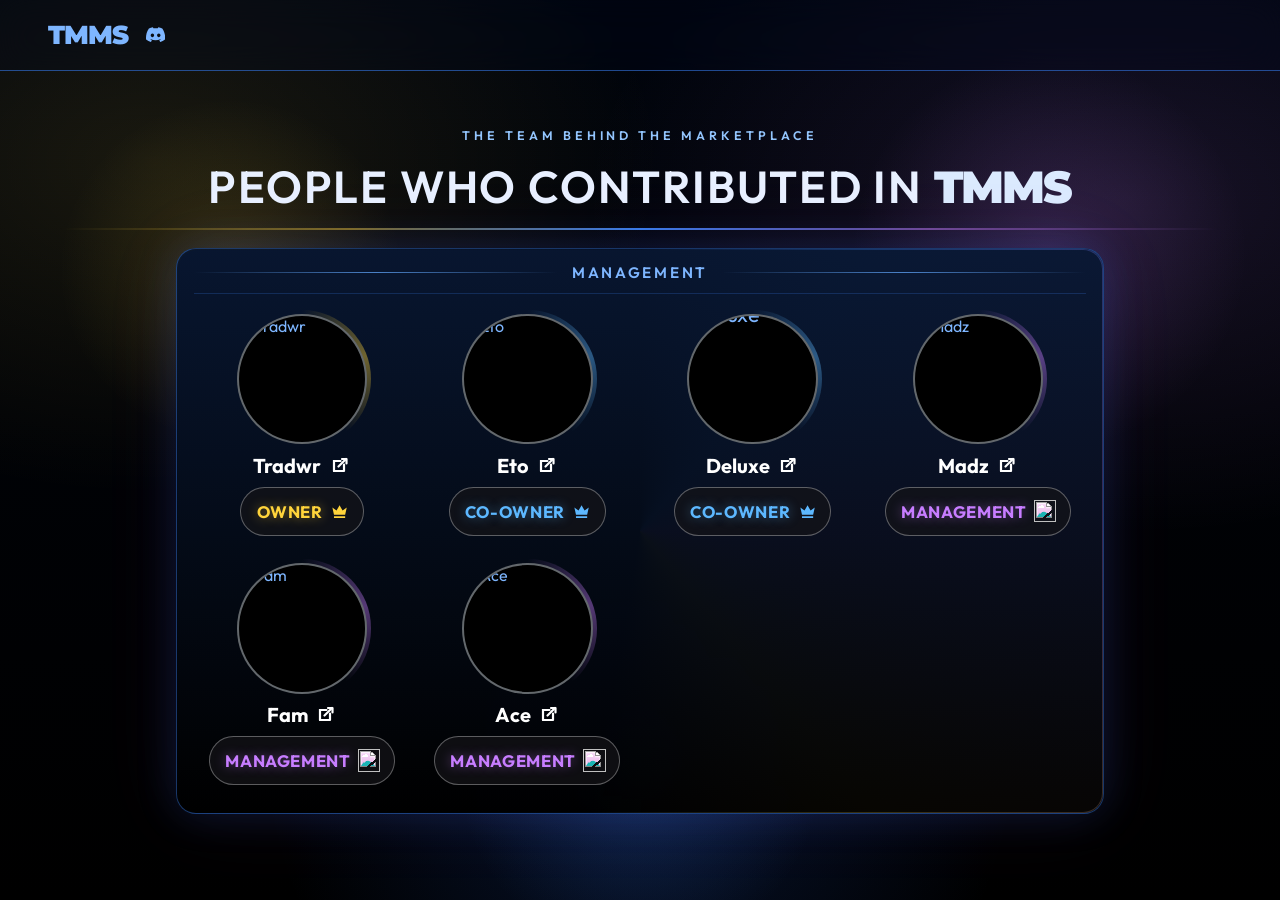
==== profile.html @ a05081f5 "Add files via upload" ====
<!DOCTYPE html>
<html lang="en">
  <head>
    <meta charset="UTF-8" />
    <meta name="viewport" content="width=device-width, initial-scale=1.0, viewport-fit=cover" />
    <title>Profile — TMMS</title>
    <link rel="preconnect" href="https://fonts.googleapis.com" />
    <link rel="preconnect" href="https://fonts.gstatic.com" crossorigin />
    <link
      href="https://fonts.googleapis.com/css2?family=Montserrat:wght@800;900&family=Outfit:wght@400;500;600;700&display=swap"
      rel="stylesheet"
    />
    <link rel="stylesheet" href="styles.css" />
  </head>
  <body class="credits-page">
    <header class="headbar">
      <div class="brand">
        <a class="logo" href="index.html">TMMS</a>
        <a
          class="discord"
          href="https://discord.gg/2B39Z8VbCm"
          target="_blank"
          rel="noopener noreferrer"
          aria-label="Join Discord"
        >
          <svg viewBox="0 0 24 24" aria-hidden="true">
            <path
              fill="currentColor"
              d="M20.317 4.37a19.8 19.8 0 0 0-4.885-1.515.07.07 0 0 0-.079.035c-.21.375-.444.864-.608 1.25a18.27 18.27 0 0 0-5.487 0 12.64 12.64 0 0 0-.617-1.25.077.077 0 0 0-.079-.035A19.74 19.74 0 0 0 3.677 4.37a.07.07 0 0 0-.032.027C.533 9.046-.32 13.58.099 18.057a.08.08 0 0 0 .031.057 19.9 19.9 0 0 0 5.993 3.03.078.078 0 0 0 .084-.028 14.09 14.09 0 0 0 1.226-1.994.076.076 0 0 0-.041-.106 13.1 13.1 0 0 1-1.872-.892.077.077 0 0 1-.008-.128 10.2 10.2 0 0 0 .372-.292.074.074 0 0 1 .077-.01c3.928 1.793 8.18 1.793 12.062 0a.074.074 0 0 1 .078.01c.12.098.246.198.373.292a.077.077 0 0 1-.006.127 12.3 12.3 0 0 1-1.873.892.077.077 0 0 0-.041.107c.36.698.772 1.362 1.225 1.993a.076.076 0 0 0 .084.028 19.84 19.84 0 0 0 6.002-3.03.077.077 0 0 0 .032-.054c.5-5.177-.838-9.674-3.549-13.66a.06.06 0 0 0-.031-.03zM8.02 15.33c-1.183 0-2.157-1.085-2.157-2.419 0-1.333.956-2.419 2.157-2.419 1.21 0 2.176 1.095 2.157 2.42 0 1.333-.956 2.418-2.157 2.418zm7.975 0c-1.183 0-2.157-1.085-2.157-2.419 0-1.333.955-2.419 2.157-2.419 1.21 0 2.176 1.095 2.157 2.42 0 1.333-.946 2.418-2.157 2.418z"
            />
          </svg>
        </a>
      </div>
    </header>

    <div class="credits-bg" aria-hidden="true"></div>
    <div class="credits-overlay" aria-hidden="true"></div>
    <div class="profile-orbs" aria-hidden="true"></div>

    <main class="profile-page">
      <article class="profile-card">
        <div class="profile-card-fx" aria-hidden="true"></div>
        <div id="profile-info"></div>
        <div class="profile-actions">
          <div class="profile-actions-row">
            <a class="profile-btn profile-btn--discord" id="discord-btn">
              <svg viewBox="0 0 24 24" aria-hidden="true">
                <path
                  fill="currentColor"
                  d="M20.317 4.37a19.8 19.8 0 0 0-4.885-1.515.07.07 0 0 0-.079.035c-.21.375-.444.864-.608 1.25a18.27 18.27 0 0 0-5.487 0 12.64 12.64 0 0 0-.617-1.25.077.077 0 0 0-.079-.035A19.74 19.74 0 0 0 3.677 4.37a.07.07 0 0 0-.032.027C.533 9.046-.32 13.58.099 18.057a.08.08 0 0 0 .031.057 19.9 19.9 0 0 0 5.993 3.03.078.078 0 0 0 .084-.028 14.09 14.09 0 0 0 1.226-1.994.076.076 0 0 0-.041-.106 13.1 13.1 0 0 1-1.872-.892.077.077 0 0 1-.008-.128 10.2 10.2 0 0 0 .372-.292.074.074 0 0 1 .077-.01c3.928 1.793 8.18 1.793 12.062 0a.074.074 0 0 1 .078.01c.12.098.246.198.373.292a.077.077 0 0 1-.006.127 12.3 12.3 0 0 1-1.873.892.077.077 0 0 0-.041.107c.36.698.772 1.362 1.225 1.993a.076.076 0 0 0 .084.028 19.84 19.84 0 0 0 6.002-3.03.077.077 0 0 0 .032-.054c.5-5.177-.838-9.674-3.549-13.66a.06.06 0 0 0-.031-.03zM8.02 15.33c-1.183 0-2.157-1.085-2.157-2.419 0-1.333.956-2.419 2.157-2.419 1.21 0 2.176 1.095 2.157 2.42 0 1.333-.956 2.418-2.157 2.418zm7.975 0c-1.183 0-2.157-1.085-2.157-2.419 0-1.333.955-2.419 2.157-2.419 1.21 0 2.176 1.095 2.157 2.42 0 1.333-.946 2.418-2.157 2.418z"
                />
              </svg>
              Discord
            </a>
            <a class="profile-btn profile-btn--roblox" id="roblox-btn">
              <svg viewBox="0 0 24 24" aria-hidden="true">
                <path
                  fill="currentColor"
                  fill-rule="evenodd"
                  transform="rotate(15 12 12)"
                  d="M4.6 4.6h14.8v14.8H4.6V4.6zm4.4 4.4h6v6h-6v-6z"
                />
              </svg>
              Roblox
            </a>
          </div>
          <a class="profile-btn profile-btn--return" href="credits.html">
            <svg viewBox="0 0 24 24" aria-hidden="true">
              <path
                fill="currentColor"
                d="M10 9V5l-7 7 7 7v-4.1c5 0 8.5 1.6 11 5.1-1-5-4-10-11-11z"
              />
            </svg>
            Return
          </a>
        </div>
      </article>
    </main>
    <script src="profile.js"></script>
  </body>
</html>
---- styles.css ----
*,
*::before,
*::after {
  box-sizing: border-box;
  margin: 0;
  padding: 0;
}

html {
  scroll-behavior: smooth;
  -webkit-text-size-adjust: 100%;
  overflow-x: hidden;
}

body {
  font-family: "Outfit", system-ui, sans-serif;
  color: #7eb6ff;
  background: #000000;
  overflow-x: hidden;
}

a {
  color: inherit;
  text-decoration: none;
}

.headbar {
  position: fixed;
  top: 0;
  left: 0;
  right: 0;
  z-index: 100;
  display: flex;
  align-items: center;
  padding: 0 3rem;
  background: rgba(0, 10, 30, 0.28);
  border-bottom: 1px solid rgba(59, 130, 246, 0.55);
  backdrop-filter: blur(16px);
  -webkit-backdrop-filter: blur(16px);
}

.brand {
  display: flex;
  align-items: center;
  gap: 0.7rem;
  padding: 1.15rem 0;
}

.logo {
  font-family: "Montserrat", system-ui, sans-serif;
  font-size: 1.65rem;
  font-weight: 900;
  letter-spacing: -0.04em;
  text-transform: uppercase;
}

.discord {
  display: flex;
  align-items: center;
  justify-content: center;
  width: 2.05rem;
  height: 2.05rem;
  border-radius: 0.5rem;
  background: transparent;
  border: 1px solid transparent;
  color: currentColor;
  transition: background 0.2s ease, color 0.2s ease, border-color 0.2s ease;
}

.discord svg {
  width: 1.2rem;
  height: 1.2rem;
}

.discord:hover {
  background: #5865f2;
  border-color: #9db1ff;
  color: #ffffff;
}

.hero {
  position: relative;
  overflow: hidden;
  min-height: 100vh;
  display: flex;
  flex-direction: column;
  justify-content: center;
  padding: 7rem 3rem 4rem;
  background: #000;
}

.hero::before {
  content: "";
  position: absolute;
  inset: -10%;
  background: url("images/homepage.png") center / cover no-repeat;
  animation: hero-pan 32s ease-in-out infinite alternate;
  z-index: 0;
}

.hero::after {
  content: "";
  position: absolute;
  inset: 0;
  background:
    radial-gradient(ellipse at 22% 45%, rgba(37, 99, 235, 0.22), transparent 42%),
    linear-gradient(90deg, rgba(0, 0, 0, 0.62) 0%, rgba(0, 0, 0, 0.28) 48%, rgba(0, 0, 0, 0.45) 100%),
    linear-gradient(180deg, rgba(0, 0, 0, 0.35) 0%, transparent 28%, rgba(0, 0, 0, 0.55) 100%);
  z-index: 1;
}

.hero-orbs {
  position: absolute;
  inset: 0;
  z-index: 1;
  pointer-events: none;
  background:
    radial-gradient(circle at 78% 28%, rgba(96, 165, 250, 0.18), transparent 16%),
    radial-gradient(circle at 12% 78%, rgba(59, 130, 246, 0.16), transparent 18%);
  animation: hero-orbs 8s ease-in-out infinite alternate;
}

.hero-inner {
  position: relative;
  z-index: 2;
  max-width: 46rem;
  animation: hero-in 0.9s ease-out both;
}

.hero-kicker {
  margin: 0 0 0.85rem;
  font-size: 0.82rem;
  font-weight: 600;
  letter-spacing: 0.28em;
  text-transform: uppercase;
  color: #93c5fd;
}

.hero h1 {
  font-size: clamp(2.6rem, 6vw, 5.1rem);
  font-weight: 600;
  letter-spacing: -0.04em;
  color: #ffffff;
  line-height: 1.05;
}

.hero h1 span {
  display: inline-block;
  font-family: "Montserrat", system-ui, sans-serif;
  font-weight: 900;
  letter-spacing: -0.05em;
  color: #dbeafe;
  animation: tmms-glow 2.6s ease-in-out infinite;
}

.hero p,
.section p {
  margin-top: 1rem;
  max-width: 36rem;
  font-size: 1.15rem;
  line-height: 1.6;
  opacity: 0.8;
}

.hero p {
  max-width: 38rem;
  font-size: clamp(1.15rem, 2vw, 1.4rem);
  font-weight: 400;
  line-height: 1.5;
  opacity: 0.92;
  color: #e8f0ff;
}

.hero-actions {
  display: flex;
  flex-wrap: wrap;
  gap: 0.8rem;
  margin-top: 1.8rem;
}

.hero-btn {
  display: inline-flex;
  align-items: center;
  justify-content: center;
  gap: 0.5rem;
  min-width: 10.5rem;
  padding: 0.82rem 1.35rem;
  border-radius: 10px;
  border: 1px solid rgba(255, 255, 255, 0.28);
  background: rgba(12, 18, 32, 0.72);
  color: #e8f0ff;
  font-family: "Outfit", system-ui, sans-serif;
  font-size: 1.02rem;
  font-weight: 600;
  backdrop-filter: blur(10px);
  -webkit-backdrop-filter: blur(10px);
  transition: background 0.2s ease, border-color 0.2s ease, transform 0.2s ease;
}

.hero-btn svg {
  width: 1.15rem;
  height: 1.15rem;
}

.hero-btn:hover {
  transform: translateY(-1px);
}

.hero-btn--discord {
  background: #2563eb;
  border-color: #2563eb;
  color: #ffffff;
}

.hero-btn--discord:hover {
  background: #3b82f6;
  border-color: #3b82f6;
  color: #ffffff;
}

.hero-btn--ghost {
  border-color: #3b82f6;
}

.hero-btn--ghost:hover {
  background: rgba(37, 99, 235, 0.35);
  border-color: #60a5fa;
}

.hero-pills {
  display: flex;
  flex-wrap: wrap;
  gap: 0.6rem;
  margin-top: 1.6rem;
  list-style: none;
}

.hero-pills li {
  padding: 0.38rem 0.85rem;
  border: 1px solid rgba(147, 197, 253, 0.28);
  border-radius: 999px;
  background: rgba(8, 18, 40, 0.45);
  color: #bfdbfe;
  font-size: 0.82rem;
  font-weight: 600;
  letter-spacing: 0.04em;
  backdrop-filter: blur(8px);
  -webkit-backdrop-filter: blur(8px);
}

@keyframes hero-pan {
  from {
    transform: scale(1.08) translate3d(0, 0, 0);
  }
  to {
    transform: scale(1.18) translate3d(-2.5%, -1.5%, 0);
  }
}

@keyframes hero-orbs {
  from {
    opacity: 0.7;
    transform: translate3d(0, 0, 0);
  }
  to {
    opacity: 1;
    transform: translate3d(-2%, 2%, 0);
  }
}

@keyframes hero-in {
  from {
    opacity: 0;
    transform: translateY(18px);
  }
  to {
    opacity: 1;
    transform: translateY(0);
  }
}

@keyframes tmms-glow {
  0%,
  100% {
    text-shadow:
      0 0 10px rgba(147, 197, 253, 0.45),
      0 0 28px rgba(59, 130, 246, 0.28);
  }
  50% {
    text-shadow:
      0 0 16px rgba(219, 234, 254, 0.95),
      0 0 36px rgba(96, 165, 250, 0.55),
      0 0 64px rgba(37, 99, 235, 0.35);
  }
}

@media (prefers-reduced-motion: reduce) {
  .hero::before,
  .hero-orbs,
  .hero-inner,
  .hero h1 span,
  .credits-bg,
  .credits-orbs,
  .credits-kicker,
  .credits-title,
  .credits-title span,
  .credits-panel,
  .credits-panel-fx::before,
  .credits-panel-fx::after,
  .credits-person,
  .credits-avatar-wrap::before,
  .credits-avatar::after,
  .credits-badge {
    animation: none;
  }

  .credits-person:hover {
    transform: none;
  }
}

.section {
  padding: 6rem 3rem;
  scroll-margin-top: 4.5rem;
  background:
    radial-gradient(ellipse at 12% 18%, rgba(37, 99, 235, 0.32), transparent 48%),
    radial-gradient(ellipse at 88% 82%, rgba(29, 78, 216, 0.24), transparent 42%),
    #000000;
  border-top: 1px solid rgba(59, 130, 246, 0.5);
}

.section h2 {
  font-size: 2rem;
  font-weight: 600;
  letter-spacing: -0.02em;
  color: #60a5fa;
}

.section p {
  color: #93c5fd;
}

.discord-link {
  color: #60a5fa;
  font-weight: 600;
  text-decoration: underline;
  text-underline-offset: 0.18em;
}

.discord-link:hover {
  color: #93c5fd;
}

.section.page {
  min-height: 100vh;
  border-top: none;
}

.contact-card {
  max-width: 36rem;
  padding: 2rem 2.1rem;
  background: rgba(8, 18, 40, 0.72);
  border: 1px solid rgba(59, 130, 246, 0.45);
  border-radius: 1rem;
  box-shadow: 0 0 40px rgba(37, 99, 235, 0.18);
}

.credits-page {
  min-height: 100vh;
}

.credits-bg {
  position: fixed;
  inset: -8%;
  background: url("images/homepage.png") center / cover no-repeat;
  filter: blur(8px);
  transform: scale(1.08);
  z-index: 0;
  animation: credits-pan 28s ease-in-out infinite alternate;
}

.credits-overlay {
  position: fixed;
  inset: 0;
  background:
    radial-gradient(ellipse at 12% 18%, rgba(255, 212, 59, 0.1), transparent 32%),
    radial-gradient(ellipse at 88% 22%, rgba(199, 125, 255, 0.12), transparent 34%),
    radial-gradient(ellipse at 50% 80%, rgba(37, 99, 235, 0.22), transparent 42%),
    repeating-linear-gradient(
      to bottom,
      transparent 0,
      transparent 3px,
      rgba(0, 0, 0, 0.07) 3px,
      rgba(0, 0, 0, 0.07) 4px
    ),
    linear-gradient(
      to bottom,
      rgba(0, 10, 30, 0.42) 0%,
      rgba(0, 10, 30, 0.22) 40%,
      rgba(0, 0, 0, 0.78) 100%
    );
  z-index: 1;
}

.credits-orbs {
  position: fixed;
  inset: 0;
  z-index: 1;
  pointer-events: none;
  background:
    radial-gradient(circle at 18% 30%, rgba(255, 212, 59, 0.14), transparent 14%),
    radial-gradient(circle at 82% 28%, rgba(199, 125, 255, 0.16), transparent 16%),
    radial-gradient(circle at 50% 86%, rgba(59, 130, 246, 0.18), transparent 18%);
  animation: hero-orbs 9s ease-in-out infinite alternate;
}

.credits-content {
  position: relative;
  z-index: 2;
  min-height: 100vh;
  display: flex;
  flex-direction: column;
  align-items: center;
  gap: 1.15rem;
  padding: 8rem 3rem 3rem;
  max-width: min(98vw, 110rem);
  margin: 0 auto;
}

.credits-kicker {
  margin: 0;
  font-size: 0.78rem;
  font-weight: 600;
  letter-spacing: 0.32em;
  text-transform: uppercase;
  color: #93c5fd;
  animation: credits-rise 0.7s ease backwards;
}

.credits-title {
  font-family: "Outfit", system-ui, sans-serif;
  font-size: clamp(1.6rem, 4vw, 2.8rem);
  font-weight: 600;
  color: #e8f0ff;
  letter-spacing: 0.04em;
  text-transform: uppercase;
  line-height: 1.15;
  text-align: center;
  width: 100%;
  padding-bottom: 0.85rem;
  border-bottom: 2px solid transparent;
  border-image: linear-gradient(
      90deg,
      transparent,
      rgba(255, 212, 59, 0.45),
      rgba(59, 130, 246, 0.95),
      rgba(199, 125, 255, 0.5),
      transparent
    )
    1;
  animation: credits-rise 0.8s ease 0.08s backwards;
}

.credits-title span {
  display: inline-block;
  font-family: "Montserrat", system-ui, sans-serif;
  font-weight: 900;
  letter-spacing: -0.04em;
  color: #dbeafe;
  animation: tmms-glow 2.6s ease-in-out infinite;
}

.credits-panel {
  position: relative;
  width: min(100%, 58rem);
  display: flex;
  flex-direction: column;
  gap: 0.65rem;
  padding: 0.9rem 1.05rem 1rem;
  background: linear-gradient(180deg, rgba(8, 22, 48, 0.86), rgba(0, 0, 0, 0.78));
  border: 1px solid rgba(59, 130, 246, 0.42);
  border-radius: 20px;
  box-shadow:
    0 0 40px rgba(37, 99, 235, 0.18),
    0 0 80px rgba(199, 125, 255, 0.08);
  animation: credits-rise 0.9s ease 0.16s backwards;
}

.credits-panel-fx {
  position: absolute;
  inset: 0;
  border-radius: inherit;
  overflow: hidden;
  pointer-events: none;
  z-index: 0;
}

.credits-panel-fx::before {
  content: "";
  position: absolute;
  inset: -60%;
  background: conic-gradient(
    from 0deg,
    transparent 0deg,
    rgba(59, 130, 246, 0.55) 40deg,
    rgba(199, 125, 255, 0.5) 90deg,
    rgba(255, 212, 59, 0.4) 140deg,
    transparent 190deg
  );
  animation: credits-spin 10s linear infinite;
  opacity: 0.55;
}

.credits-panel-fx::after {
  content: "";
  position: absolute;
  inset: 1px;
  border-radius: 19px;
  background: linear-gradient(180deg, rgba(8, 22, 48, 0.92), rgba(0, 0, 0, 0.88));
}

.credits-panel > :not(.credits-panel-fx) {
  position: relative;
  z-index: 1;
}

.credits-panel__title {
  margin: 0;
  display: flex;
  align-items: center;
  gap: 0.85rem;
  font-family: "Outfit", system-ui, sans-serif;
  font-size: 0.95rem;
  font-weight: 600;
  color: #7eb6ff;
  letter-spacing: 0.18em;
  text-transform: uppercase;
  text-align: center;
}

.credits-panel__title::before,
.credits-panel__title::after {
  content: "";
  flex: 1;
  height: 1px;
  background: linear-gradient(
    90deg,
    transparent,
    rgba(96, 165, 250, 0.75),
    transparent
  );
}

.credits-people {
  display: grid;
  grid-template-columns: repeat(4, minmax(0, 1fr));
  justify-content: center;
  align-items: start;
  gap: 0.35rem 0.55rem;
  width: 100%;
  padding-top: 0.65rem;
  border-top: 1px solid rgba(59, 130, 246, 0.22);
}

.credits-person {
  display: flex;
  flex-direction: column;
  align-items: center;
  gap: 0.55rem;
  width: 100%;
  min-width: 0;
  padding: 0.55rem 0.45rem 0.7rem;
  border: 1px solid transparent;
  border-radius: 1.25rem;
  cursor: pointer;
  animation: credits-rise 0.7s ease backwards;
  transition:
    background 0.25s ease,
    border-color 0.25s ease,
    box-shadow 0.25s ease,
    transform 0.25s ease;
}

.credits-person:nth-child(1) { animation-delay: 0.22s; }
.credits-person:nth-child(2) { animation-delay: 0.3s; }
.credits-person:nth-child(3) { animation-delay: 0.38s; }
.credits-person:nth-child(4) { animation-delay: 0.46s; }
.credits-person:nth-child(5) { animation-delay: 0.54s; }
.credits-person:nth-child(6) { animation-delay: 0.62s; }

.credits-person:hover {
  transform: translateY(-4px);
}

.credits-person:hover .credits-badge {
  animation: none;
}

.credits-avatar,
.credits-name,
.credits-link-icon,
.credits-badge,
.credits-badge-icon {
  transition:
    border-color 0.25s ease,
    box-shadow 0.25s ease,
    color 0.25s ease,
    text-shadow 0.25s ease,
    filter 0.25s ease;
}

.credits-person:has(.credits-badge--owner):hover {
  background: rgba(18, 14, 6, 0.55);
  border-color: rgba(255, 212, 59, 0.28);
  box-shadow: inset 0 0 32px rgba(255, 212, 59, 0.16);
}

.credits-person:has(.credits-badge--owner):hover .credits-avatar {
  border-color: #ffd43b;
  box-shadow:
    0 0 16px rgba(255, 212, 59, 0.85),
    0 0 32px rgba(255, 212, 59, 0.45);
}

.credits-person:has(.credits-badge--owner):hover .credits-name {
  color: #ffd43b;
  text-shadow:
    0 0 12px rgba(255, 212, 59, 0.95),
    0 0 24px rgba(255, 212, 59, 0.55);
}

.credits-person:has(.credits-badge--owner):hover .credits-link-icon {
  color: #ffd43b;
  filter:
    drop-shadow(0 0 6px rgba(255, 212, 59, 0.95))
    drop-shadow(0 0 12px rgba(255, 212, 59, 0.55));
}

.credits-person:has(.credits-badge--owner):hover .credits-badge {
  border-color: rgba(255, 212, 59, 0.75);
  box-shadow: 0 0 18px rgba(255, 212, 59, 0.45);
  text-shadow:
    0 0 14px rgba(255, 212, 59, 0.9),
    0 0 26px rgba(255, 212, 59, 0.5);
}

.credits-person:has(.credits-badge--coowner):hover {
  background: rgba(6, 14, 28, 0.55);
  border-color: rgba(93, 184, 255, 0.3);
  box-shadow: inset 0 0 32px rgba(93, 184, 255, 0.18);
}

.credits-person:has(.credits-badge--coowner):hover .credits-avatar {
  border-color: #5db8ff;
  box-shadow:
    0 0 16px rgba(93, 184, 255, 0.85),
    0 0 32px rgba(93, 184, 255, 0.45);
}

.credits-person:has(.credits-badge--coowner):hover .credits-name {
  color: #5db8ff;
  text-shadow:
    0 0 12px rgba(93, 184, 255, 0.95),
    0 0 24px rgba(93, 184, 255, 0.55);
}

.credits-person:has(.credits-badge--coowner):hover .credits-link-icon {
  color: #5db8ff;
  filter:
    drop-shadow(0 0 6px rgba(93, 184, 255, 0.95))
    drop-shadow(0 0 12px rgba(93, 184, 255, 0.55));
}

.credits-person:has(.credits-badge--coowner):hover .credits-badge {
  border-color: rgba(93, 184, 255, 0.75);
  box-shadow: 0 0 18px rgba(93, 184, 255, 0.45);
  text-shadow:
    0 0 14px rgba(93, 184, 255, 0.9),
    0 0 26px rgba(93, 184, 255, 0.5);
}

.credits-person:has(.credits-badge--management):hover {
  background: rgba(22, 10, 32, 0.55);
  border-color: rgba(199, 125, 255, 0.3);
  box-shadow: inset 0 0 32px rgba(199, 125, 255, 0.18);
}

.credits-person:has(.credits-badge--management):hover .credits-avatar {
  border-color: #c77dff;
  box-shadow:
    0 0 16px rgba(199, 125, 255, 0.85),
    0 0 32px rgba(199, 125, 255, 0.45);
}

.credits-person:has(.credits-badge--management):hover .credits-name {
  color: #c77dff;
  text-shadow:
    0 0 12px rgba(199, 125, 255, 0.95),
    0 0 24px rgba(199, 125, 255, 0.55);
}

.credits-person:has(.credits-badge--management):hover .credits-link-icon {
  color: #c77dff;
  filter:
    drop-shadow(0 0 6px rgba(199, 125, 255, 0.95))
    drop-shadow(0 0 12px rgba(199, 125, 255, 0.55));
}

.credits-person:has(.credits-badge--management):hover .credits-badge {
  border-color: rgba(199, 125, 255, 0.75);
  box-shadow: 0 0 18px rgba(199, 125, 255, 0.45);
  text-shadow:
    0 0 14px rgba(199, 125, 255, 0.9),
    0 0 26px rgba(199, 125, 255, 0.5);
}

.credits-avatar-wrap {
  --ring: 147, 197, 253;
  position: relative;
  width: 8.15rem;
  height: 8.15rem;
  flex-shrink: 0;
}

.credits-person:has(.credits-badge--owner) .credits-avatar-wrap {
  --ring: 255, 212, 59;
}

.credits-person:has(.credits-badge--coowner) .credits-avatar-wrap {
  --ring: 93, 184, 255;
}

.credits-person:has(.credits-badge--management) .credits-avatar-wrap {
  --ring: 199, 125, 255;
}

.credits-avatar-wrap::before {
  content: "";
  position: absolute;
  inset: -4px;
  border-radius: 50%;
  background: conic-gradient(
    from 0deg,
    transparent 0deg,
    rgb(var(--ring)) 70deg,
    transparent 140deg
  );
  animation: credits-spin 5.5s linear infinite;
  opacity: 0.42;
  z-index: 0;
}

.credits-person:hover .credits-avatar-wrap::before {
  opacity: 1;
  animation-duration: 2.2s;
}

.credits-avatar {
  position: relative;
  z-index: 1;
  width: 100%;
  height: 100%;
  overflow: hidden;
  border-radius: 50%;
  border: 2px solid rgba(220, 230, 240, 0.45);
  background: #000;
}

.credits-avatar::after {
  content: "";
  position: absolute;
  inset: 0;
  background: linear-gradient(
    115deg,
    transparent 32%,
    rgba(255, 255, 255, 0.28) 50%,
    transparent 68%
  );
  transform: translateX(-130%);
  pointer-events: none;
}

.credits-person:hover .credits-avatar::after {
  animation: credits-shine 0.85s ease;
}

.credits-avatar img {
  width: 100%;
  height: 100%;
  object-fit: cover;
  display: block;
}

.credits-avatar--deluxe img {
  transform: scale(1.35);
  transform-origin: 40% 35%;
}

.credits-name-row {
  display: flex;
  align-items: center;
  gap: 0.35rem;
}

.credits-name {
  margin: 0;
  font-family: "Outfit", system-ui, sans-serif;
  font-size: 1.25rem;
  font-weight: 700;
  color: #ffffff;
  text-decoration: underline;
  text-decoration-color: transparent;
  text-underline-offset: 0.18em;
  text-decoration-thickness: 2px;
  transition: text-decoration-color 0.2s ease;
}

.credits-name-row:hover .credits-name {
  text-decoration-color: currentColor;
}

.credits-link-icon {
  width: 1.5rem;
  height: 1.5rem;
  color: #ffffff;
}

.credits-badge {
  display: inline-flex;
  align-items: center;
  justify-content: center;
  gap: 0.45rem;
  width: auto;
  min-height: 3.05rem;
  padding: 0.48rem 0.85rem 0.48rem 0.95rem;
  background: rgba(20, 20, 24, 0.72);
  border: 1px solid rgba(255, 255, 255, 0.32);
  border-radius: 999px;
  font-family: "Outfit", system-ui, sans-serif;
  font-size: 1.04rem;
  font-weight: 700;
  letter-spacing: 0.04em;
  text-transform: uppercase;
  white-space: nowrap;
  animation: credits-badge-idle 3.4s ease-in-out infinite;
}

.credits-badge-icon {
  width: 1.15em;
  height: 1.15em;
  flex-shrink: 0;
}

.credits-badge--management .credits-badge-icon {
  width: 1.35em;
  height: 1.35em;
  image-rendering: pixelated;
  filter: hue-rotate(72deg) saturate(1.15);
}

.credits-person:has(.credits-badge--management):hover .credits-badge--management .credits-badge-icon {
  filter:
    hue-rotate(72deg) saturate(1.15)
    drop-shadow(0 0 6px rgba(199, 125, 255, 0.95))
    drop-shadow(0 0 12px rgba(199, 125, 255, 0.55));
}

.credits-badge--owner {
  color: #ffd43b;
  text-shadow: 0 0 12px rgba(255, 212, 59, 0.45);
}

.credits-badge--coowner {
  color: #5db8ff;
  text-shadow: 0 0 12px rgba(93, 184, 255, 0.45);
}

.credits-badge--management {
  color: #c77dff;
  text-shadow: 0 0 12px rgba(199, 125, 255, 0.45);
}

a.credits-name-row {
  color: inherit;
}

@keyframes credits-pan {
  from {
    transform: scale(1.08) translate3d(0, 0, 0);
  }
  to {
    transform: scale(1.16) translate3d(-2%, -1.4%, 0);
  }
}

@keyframes credits-rise {
  from {
    opacity: 0;
    transform: translateY(16px);
  }
  to {
    opacity: 1;
    transform: translateY(0);
  }
}

@keyframes credits-spin {
  to {
    transform: rotate(360deg);
  }
}

@keyframes credits-shine {
  to {
    transform: translateX(130%);
  }
}

@keyframes credits-badge-idle {
  0%,
  100% {
    box-shadow: 0 0 0 rgba(255, 255, 255, 0);
  }
  50% {
    box-shadow: 0 0 14px rgba(147, 197, 253, 0.12);
  }
}

.profile-page {
  position: relative;
  z-index: 2;
  min-height: 100vh;
  display: flex;
  flex-direction: column;
  align-items: center;
  justify-content: center;
  gap: 1.4rem;
  padding: 8rem 1.5rem 3rem;
}

.profile-orbs {
  position: fixed;
  inset: 0;
  z-index: 1;
  pointer-events: none;
  background:
    radial-gradient(circle at 20% 28%, rgba(96, 165, 250, 0.16), transparent 16%),
    radial-gradient(circle at 80% 72%, rgba(59, 130, 246, 0.14), transparent 18%);
  animation: hero-orbs 9s ease-in-out infinite alternate;
}

body[data-role="owner"] .profile-orbs {
  background:
    radial-gradient(circle at 22% 30%, rgba(255, 212, 59, 0.22), transparent 18%),
    radial-gradient(circle at 78% 68%, rgba(255, 184, 48, 0.12), transparent 20%);
}

body[data-role="coowner"] .profile-orbs {
  background:
    radial-gradient(circle at 22% 30%, rgba(93, 184, 255, 0.22), transparent 18%),
    radial-gradient(circle at 78% 68%, rgba(59, 130, 246, 0.16), transparent 20%);
}

body[data-role="management"] .profile-orbs {
  background:
    radial-gradient(circle at 22% 30%, rgba(199, 125, 255, 0.22), transparent 18%),
    radial-gradient(circle at 78% 68%, rgba(147, 51, 234, 0.14), transparent 20%);
}

.profile-card {
  --mx: 50%;
  --my: 28%;
  position: relative;
  width: min(100%, 28rem);
  display: flex;
  flex-direction: column;
  align-items: center;
  gap: 1.45rem;
  padding: 2.1rem 2.6rem 1.7rem;
  background: linear-gradient(180deg, rgba(8, 22, 48, 0.86), rgba(0, 0, 0, 0.78));
  border: 1px solid rgba(var(--glow), 0.7);
  border-radius: 20px;
  animation:
    profile-card-glow 2.6s ease-in-out infinite,
    credits-rise 0.85s ease backwards;
}

.profile-card-fx {
  position: absolute;
  inset: 0;
  border-radius: inherit;
  overflow: hidden;
  pointer-events: none;
  z-index: 0;
}

.profile-card-fx::before {
  content: "";
  position: absolute;
  inset: -70%;
  background: conic-gradient(
    from 0deg,
    transparent 0deg,
    rgba(var(--glow), 0.7) 55deg,
    rgba(255, 255, 255, 0.28) 95deg,
    transparent 150deg
  );
  animation: credits-spin 9s linear infinite;
  opacity: 0.7;
}

.profile-card-fx::after {
  content: "";
  position: absolute;
  inset: 1px;
  border-radius: 19px;
  background:
    radial-gradient(
      280px circle at var(--mx) var(--my),
      rgba(var(--glow), 0.18),
      transparent 55%
    ),
    linear-gradient(180deg, rgba(8, 22, 48, 0.94), rgba(0, 0, 0, 0.9));
}

.profile-card > :not(.profile-card-fx) {
  position: relative;
  z-index: 1;
}

.profile-kicker {
  margin: 0;
  font-size: 0.74rem;
  font-weight: 600;
  letter-spacing: 0.28em;
  text-transform: uppercase;
  color: rgb(var(--glow));
  text-shadow: 0 0 12px rgba(var(--glow), 0.45);
  animation: credits-rise 0.7s ease 0.08s backwards;
}

.profile-card--owner {
  --glow: 255, 212, 59;
}

.profile-card--coowner {
  --glow: 93, 184, 255;
}

.profile-card--management {
  --glow: 199, 125, 255;
}

@keyframes profile-card-glow {
  0%,
  100% {
    border-color: rgba(var(--glow), 0.55);
    box-shadow:
      0 0 12px rgba(var(--glow), 0.35),
      0 0 28px rgba(var(--glow), 0.18),
      inset 0 0 14px rgba(var(--glow), 0.08);
  }
  50% {
    border-color: rgba(var(--glow), 0.95);
    box-shadow:
      0 0 20px rgba(var(--glow), 0.7),
      0 0 42px rgba(var(--glow), 0.38),
      inset 0 0 20px rgba(var(--glow), 0.16);
  }
}

.profile-card .credits-avatar-wrap {
  --ring: var(--glow);
  width: 14.5rem;
  height: 14.5rem;
  animation: credits-rise 0.75s ease 0.14s backwards;
}

.profile-card .credits-avatar-wrap::before {
  inset: -7px;
  opacity: 0.8;
  animation: credits-spin 4.8s linear infinite;
}

.profile-card .credits-avatar {
  width: 100%;
  height: 100%;
  border-color: rgb(var(--glow));
  animation: profile-avatar-glow 2.6s ease-in-out infinite;
}

.profile-card .credits-avatar::after {
  animation: credits-shine 3.6s ease-in-out 1.1s infinite;
}

@keyframes profile-avatar-glow {
  0%,
  100% {
    box-shadow:
      0 0 16px rgba(var(--glow), 0.7),
      0 0 34px rgba(var(--glow), 0.4);
  }
  50% {
    box-shadow:
      0 0 26px rgba(var(--glow), 1),
      0 0 52px rgba(var(--glow), 0.6);
  }
}

.profile-card .credits-name {
  font-size: 2.25rem;
  color: rgb(var(--glow));
  animation:
    profile-name-glow 2.6s ease-in-out infinite,
    credits-rise 0.7s ease 0.22s backwards;
}

@keyframes profile-name-glow {
  0%,
  100% {
    text-shadow: 0 0 10px rgba(var(--glow), 0.55);
  }
  50% {
    text-shadow:
      0 0 16px rgba(var(--glow), 0.95),
      0 0 28px rgba(var(--glow), 0.5);
  }
}

.profile-card .credits-badge {
  font-size: 1.15rem;
  min-height: 3.15rem;
  padding: 0.5rem 1.4rem;
  border-color: rgba(var(--glow), 0.75);
  animation:
    profile-badge-glow 2.6s ease-in-out infinite,
    credits-rise 0.7s ease 0.3s backwards;
}

@keyframes profile-badge-glow {
  0%,
  100% {
    box-shadow: 0 0 12px rgba(var(--glow), 0.4);
  }
  50% {
    box-shadow:
      0 0 18px rgba(var(--glow), 0.85),
      0 0 32px rgba(var(--glow), 0.4);
  }
}

@media (prefers-reduced-motion: reduce) {
  .profile-orbs,
  .profile-card,
  .profile-card-fx::before,
  .profile-kicker,
  .profile-card .credits-avatar-wrap,
  .profile-card .credits-avatar-wrap::before,
  .profile-card .credits-avatar,
  .profile-card .credits-avatar::after,
  .profile-card .credits-name,
  .profile-card .credits-badge,
  .profile-actions {
    animation: none;
  }

  .profile-btn:hover {
    transform: none;
  }
}

#profile-info {
  display: flex;
  flex-direction: column;
  align-items: center;
  gap: 1rem;
}

.profile-card .credits-badge--management .credits-badge-icon {
  width: 1.5em;
  height: 1.5em;
}

.profile-actions {
  display: flex;
  flex-direction: column;
  align-items: center;
  gap: 0.8rem;
  width: 100%;
  padding-top: 1.15rem;
  border-top: 1px solid rgba(var(--glow), 0.28);
  animation: credits-rise 0.7s ease 0.38s backwards;
}

.profile-actions-row {
  display: flex;
  gap: 0.8rem;
}

.profile-btn {
  position: relative;
  overflow: hidden;
  display: inline-flex;
  align-items: center;
  justify-content: center;
  gap: 0.5rem;
  min-width: 10.5rem;
  padding: 0.78rem 1.4rem;
  border-radius: 10px;
  border: 1px solid rgba(255, 255, 255, 0.28);
  background: rgba(12, 18, 32, 0.82);
  color: #e8f0ff;
  font-family: "Outfit", system-ui, sans-serif;
  font-size: 1.05rem;
  font-weight: 600;
  text-align: center;
  transition:
    background 0.2s ease,
    border-color 0.2s ease,
    color 0.2s ease,
    transform 0.2s ease,
    box-shadow 0.2s ease;
}

.profile-btn::after {
  content: "";
  position: absolute;
  inset: 0;
  background: linear-gradient(
    115deg,
    transparent 30%,
    rgba(255, 255, 255, 0.18) 50%,
    transparent 70%
  );
  transform: translateX(-130%);
  pointer-events: none;
}

.profile-btn:hover {
  transform: translateY(-2px);
}

.profile-btn:hover::after {
  animation: credits-shine 0.7s ease;
}

.profile-btn svg {
  width: 1.2rem;
  height: 1.2rem;
  flex-shrink: 0;
}

.profile-btn--discord:hover {
  background: #5865f2;
  border-color: #5865f2;
  color: #ffffff;
  box-shadow: 0 8px 22px rgba(88, 101, 242, 0.35);
}

.profile-btn--roblox:hover {
  background: #2563eb;
  border-color: #2563eb;
  color: #ffffff;
  box-shadow: 0 8px 22px rgba(37, 99, 235, 0.35);
}

.profile-btn--return {
  min-width: 22rem;
}

.profile-btn--return:hover {
  background: #e2231a;
  border-color: #e2231a;
  color: #ffffff;
  box-shadow: 0 8px 22px rgba(226, 35, 26, 0.35);
}

@media (max-width: 900px) {
  .credits-people {
    grid-template-columns: repeat(2, minmax(0, 1fr));
    gap: 0.7rem 0.65rem;
  }
}

@media (max-width: 640px) {
  .headbar {
    padding: 0 max(1.1rem, env(safe-area-inset-right)) 0 max(1.1rem, env(safe-area-inset-left));
  }

  .brand {
    padding-top: 0.8rem;
    padding-bottom: 0.8rem;
  }

  .logo {
    font-size: 1.45rem;
  }

  .hero,
  .section,
  .credits-content,
  .profile-page {
    padding-left: max(1.1rem, env(safe-area-inset-left));
    padding-right: max(1.1rem, env(safe-area-inset-right));
  }

  .hero {
    min-height: 100svh;
    padding-top: 6.4rem;
    padding-bottom: max(2.5rem, env(safe-area-inset-bottom));
    justify-content: flex-end;
  }

  .hero-inner {
    max-width: 100%;
    padding-bottom: 0.4rem;
  }

  .hero-kicker {
    font-size: 0.68rem;
    letter-spacing: 0.14em;
  }

  .hero h1 {
    font-size: clamp(2.15rem, 11vw, 3.1rem);
  }

  .hero p {
    font-size: 1.02rem;
    max-width: 100%;
  }

  .hero-actions {
    flex-direction: column;
    width: 100%;
    margin-top: 1.35rem;
  }

  .hero-btn {
    width: 100%;
    min-width: 0;
    min-height: 2.85rem;
  }

  .hero-pills {
    gap: 0.45rem;
  }

  .hero-pills li {
    font-size: 0.74rem;
    padding: 0.32rem 0.7rem;
  }

  .credits-content {
    gap: 0.95rem;
    padding-top: 6.6rem;
    padding-bottom: max(1.6rem, env(safe-area-inset-bottom));
  }

  .credits-kicker {
    font-size: 0.64rem;
    letter-spacing: 0.14em;
    text-align: center;
  }

  .credits-title {
    font-size: clamp(1.2rem, 6.4vw, 1.7rem);
    letter-spacing: 0.03em;
    padding-bottom: 0.65rem;
  }

  .credits-panel {
    width: 100%;
    padding: 0.8rem 0.7rem 0.85rem;
    border-radius: 16px;
  }

  .credits-panel__title {
    font-size: 0.82rem;
    letter-spacing: 0.14em;
    gap: 0.55rem;
  }

  .credits-people {
    gap: 0.35rem 0.35rem;
    padding-top: 0.55rem;
  }

  .credits-person {
    gap: 0.4rem;
    padding: 0.45rem 0.28rem 0.55rem;
  }

  .credits-person:hover {
    transform: none;
  }

  .credits-avatar-wrap {
    width: 6.35rem;
    height: 6.35rem;
  }

  .credits-name {
    font-size: 1.02rem;
  }

  .credits-link-icon {
    width: 1.15rem;
    height: 1.15rem;
  }

  .credits-badge {
    font-size: 0.72rem;
    min-height: 2.15rem;
    padding: 0.28rem 0.5rem 0.28rem 0.55rem;
    gap: 0.28rem;
    max-width: 100%;
  }

  .credits-badge--management .credits-badge-icon {
    width: 1.05em;
    height: 1.05em;
  }

  .profile-page {
    padding-top: 6.4rem;
    padding-bottom: max(1.6rem, env(safe-area-inset-bottom));
    justify-content: flex-start;
  }

  .profile-card {
    width: 100%;
    gap: 1.15rem;
    padding: 1.35rem 1rem 1.2rem;
    border-radius: 16px;
  }

  .profile-kicker {
    font-size: 0.66rem;
    letter-spacing: 0.18em;
  }

  .profile-card .credits-avatar-wrap {
    width: 8.6rem;
    height: 8.6rem;
  }

  .profile-card .credits-name {
    font-size: 1.7rem;
  }

  .profile-card .credits-badge {
    font-size: 0.95rem;
    min-height: 2.7rem;
    padding: 0.4rem 1rem;
  }

  .profile-actions {
    gap: 0.65rem;
    padding-top: 0.95rem;
  }

  .profile-actions-row {
    width: 100%;
    gap: 0.55rem;
  }

  .profile-btn {
    min-width: 0;
    flex: 1;
    width: 100%;
    padding: 0.72rem 0.9rem;
    font-size: 0.95rem;
  }

  .profile-btn--return {
    min-width: 0;
    width: 100%;
    max-width: none;
  }
}

@media (max-height: 480px) and (orientation: landscape) {
  .hero {
    justify-content: center;
    min-height: auto;
    padding-top: 5.2rem;
    padding-bottom: 1.4rem;
  }

  .hero-pills {
    display: none;
  }

  .profile-page {
    justify-content: center;
    padding-top: 5.2rem;
  }

  .profile-card .credits-avatar-wrap {
    width: 6.5rem;
    height: 6.5rem;
  }
}
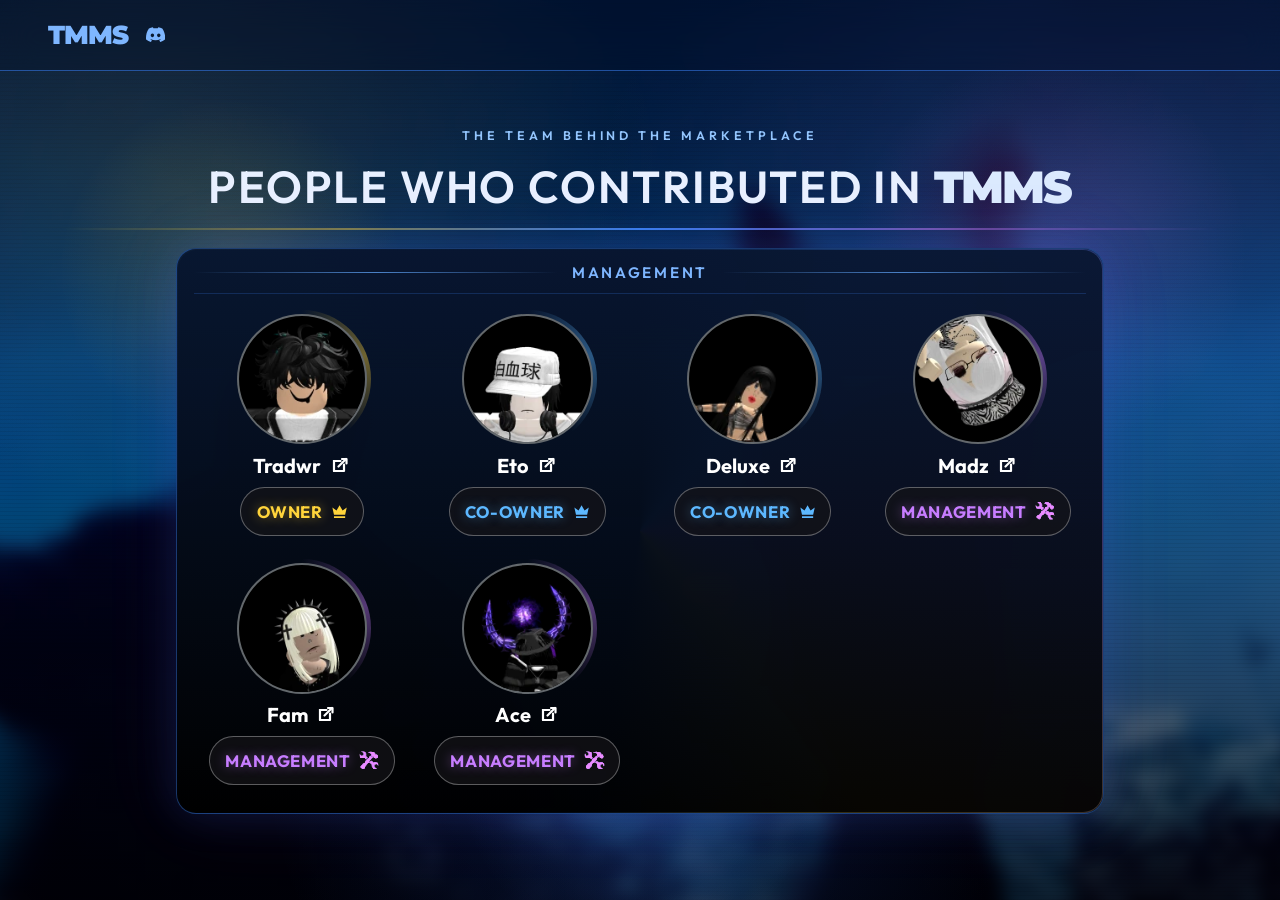
==== commit ccc9a1f3: "Add TMMS website" ====
--- a/profile.html
+++ b/profile.html
@@ -1,81 +1,81 @@
-<!DOCTYPE html>
-<html lang="en">
-  <head>
-    <meta charset="UTF-8" />
-    <meta name="viewport" content="width=device-width, initial-scale=1.0, viewport-fit=cover" />
-    <title>Profile — TMMS</title>
-    <link rel="preconnect" href="https://fonts.googleapis.com" />
-    <link rel="preconnect" href="https://fonts.gstatic.com" crossorigin />
-    <link
-      href="https://fonts.googleapis.com/css2?family=Montserrat:wght@800;900&family=Outfit:wght@400;500;600;700&display=swap"
-      rel="stylesheet"
-    />
-    <link rel="stylesheet" href="styles.css" />
-  </head>
-  <body class="credits-page">
-    <header class="headbar">
-      <div class="brand">
-        <a class="logo" href="index.html">TMMS</a>
-        <a
-          class="discord"
-          href="https://discord.gg/2B39Z8VbCm"
-          target="_blank"
-          rel="noopener noreferrer"
-          aria-label="Join Discord"
-        >
-          <svg viewBox="0 0 24 24" aria-hidden="true">
-            <path
-              fill="currentColor"
-              d="M20.317 4.37a19.8 19.8 0 0 0-4.885-1.515.07.07 0 0 0-.079.035c-.21.375-.444.864-.608 1.25a18.27 18.27 0 0 0-5.487 0 12.64 12.64 0 0 0-.617-1.25.077.077 0 0 0-.079-.035A19.74 19.74 0 0 0 3.677 4.37a.07.07 0 0 0-.032.027C.533 9.046-.32 13.58.099 18.057a.08.08 0 0 0 .031.057 19.9 19.9 0 0 0 5.993 3.03.078.078 0 0 0 .084-.028 14.09 14.09 0 0 0 1.226-1.994.076.076 0 0 0-.041-.106 13.1 13.1 0 0 1-1.872-.892.077.077 0 0 1-.008-.128 10.2 10.2 0 0 0 .372-.292.074.074 0 0 1 .077-.01c3.928 1.793 8.18 1.793 12.062 0a.074.074 0 0 1 .078.01c.12.098.246.198.373.292a.077.077 0 0 1-.006.127 12.3 12.3 0 0 1-1.873.892.077.077 0 0 0-.041.107c.36.698.772 1.362 1.225 1.993a.076.076 0 0 0 .084.028 19.84 19.84 0 0 0 6.002-3.03.077.077 0 0 0 .032-.054c.5-5.177-.838-9.674-3.549-13.66a.06.06 0 0 0-.031-.03zM8.02 15.33c-1.183 0-2.157-1.085-2.157-2.419 0-1.333.956-2.419 2.157-2.419 1.21 0 2.176 1.095 2.157 2.42 0 1.333-.956 2.418-2.157 2.418zm7.975 0c-1.183 0-2.157-1.085-2.157-2.419 0-1.333.955-2.419 2.157-2.419 1.21 0 2.176 1.095 2.157 2.42 0 1.333-.946 2.418-2.157 2.418z"
-            />
-          </svg>
-        </a>
-      </div>
-    </header>
-
-    <div class="credits-bg" aria-hidden="true"></div>
-    <div class="credits-overlay" aria-hidden="true"></div>
-    <div class="profile-orbs" aria-hidden="true"></div>
-
-    <main class="profile-page">
-      <article class="profile-card">
-        <div class="profile-card-fx" aria-hidden="true"></div>
-        <div id="profile-info"></div>
-        <div class="profile-actions">
-          <div class="profile-actions-row">
-            <a class="profile-btn profile-btn--discord" id="discord-btn">
-              <svg viewBox="0 0 24 24" aria-hidden="true">
-                <path
-                  fill="currentColor"
-                  d="M20.317 4.37a19.8 19.8 0 0 0-4.885-1.515.07.07 0 0 0-.079.035c-.21.375-.444.864-.608 1.25a18.27 18.27 0 0 0-5.487 0 12.64 12.64 0 0 0-.617-1.25.077.077 0 0 0-.079-.035A19.74 19.74 0 0 0 3.677 4.37a.07.07 0 0 0-.032.027C.533 9.046-.32 13.58.099 18.057a.08.08 0 0 0 .031.057 19.9 19.9 0 0 0 5.993 3.03.078.078 0 0 0 .084-.028 14.09 14.09 0 0 0 1.226-1.994.076.076 0 0 0-.041-.106 13.1 13.1 0 0 1-1.872-.892.077.077 0 0 1-.008-.128 10.2 10.2 0 0 0 .372-.292.074.074 0 0 1 .077-.01c3.928 1.793 8.18 1.793 12.062 0a.074.074 0 0 1 .078.01c.12.098.246.198.373.292a.077.077 0 0 1-.006.127 12.3 12.3 0 0 1-1.873.892.077.077 0 0 0-.041.107c.36.698.772 1.362 1.225 1.993a.076.076 0 0 0 .084.028 19.84 19.84 0 0 0 6.002-3.03.077.077 0 0 0 .032-.054c.5-5.177-.838-9.674-3.549-13.66a.06.06 0 0 0-.031-.03zM8.02 15.33c-1.183 0-2.157-1.085-2.157-2.419 0-1.333.956-2.419 2.157-2.419 1.21 0 2.176 1.095 2.157 2.42 0 1.333-.956 2.418-2.157 2.418zm7.975 0c-1.183 0-2.157-1.085-2.157-2.419 0-1.333.955-2.419 2.157-2.419 1.21 0 2.176 1.095 2.157 2.42 0 1.333-.946 2.418-2.157 2.418z"
-                />
-              </svg>
-              Discord
-            </a>
-            <a class="profile-btn profile-btn--roblox" id="roblox-btn">
-              <svg viewBox="0 0 24 24" aria-hidden="true">
-                <path
-                  fill="currentColor"
-                  fill-rule="evenodd"
-                  transform="rotate(15 12 12)"
-                  d="M4.6 4.6h14.8v14.8H4.6V4.6zm4.4 4.4h6v6h-6v-6z"
-                />
-              </svg>
-              Roblox
-            </a>
-          </div>
-          <a class="profile-btn profile-btn--return" href="credits.html">
-            <svg viewBox="0 0 24 24" aria-hidden="true">
-              <path
-                fill="currentColor"
-                d="M10 9V5l-7 7 7 7v-4.1c5 0 8.5 1.6 11 5.1-1-5-4-10-11-11z"
-              />
-            </svg>
-            Return
-          </a>
-        </div>
-      </article>
-    </main>
-    <script src="profile.js"></script>
-  </body>
-</html>
+<!DOCTYPE html>
+<html lang="en">
+  <head>
+    <meta charset="UTF-8" />
+    <meta name="viewport" content="width=device-width, initial-scale=1.0, viewport-fit=cover" />
+    <title>Profile — TMMS</title>
+    <link rel="preconnect" href="https://fonts.googleapis.com" />
+    <link rel="preconnect" href="https://fonts.gstatic.com" crossorigin />
+    <link
+      href="https://fonts.googleapis.com/css2?family=Montserrat:wght@800;900&family=Outfit:wght@400;500;600;700&display=swap"
+      rel="stylesheet"
+    />
+    <link rel="stylesheet" href="styles.css" />
+  </head>
+  <body class="credits-page">
+    <header class="headbar">
+      <div class="brand">
+        <a class="logo" href="index.html">TMMS</a>
+        <a
+          class="discord"
+          href="https://discord.gg/2B39Z8VbCm"
+          target="_blank"
+          rel="noopener noreferrer"
+          aria-label="Join Discord"
+        >
+          <svg viewBox="0 0 24 24" aria-hidden="true">
+            <path
+              fill="currentColor"
+              d="M20.317 4.37a19.8 19.8 0 0 0-4.885-1.515.07.07 0 0 0-.079.035c-.21.375-.444.864-.608 1.25a18.27 18.27 0 0 0-5.487 0 12.64 12.64 0 0 0-.617-1.25.077.077 0 0 0-.079-.035A19.74 19.74 0 0 0 3.677 4.37a.07.07 0 0 0-.032.027C.533 9.046-.32 13.58.099 18.057a.08.08 0 0 0 .031.057 19.9 19.9 0 0 0 5.993 3.03.078.078 0 0 0 .084-.028 14.09 14.09 0 0 0 1.226-1.994.076.076 0 0 0-.041-.106 13.1 13.1 0 0 1-1.872-.892.077.077 0 0 1-.008-.128 10.2 10.2 0 0 0 .372-.292.074.074 0 0 1 .077-.01c3.928 1.793 8.18 1.793 12.062 0a.074.074 0 0 1 .078.01c.12.098.246.198.373.292a.077.077 0 0 1-.006.127 12.3 12.3 0 0 1-1.873.892.077.077 0 0 0-.041.107c.36.698.772 1.362 1.225 1.993a.076.076 0 0 0 .084.028 19.84 19.84 0 0 0 6.002-3.03.077.077 0 0 0 .032-.054c.5-5.177-.838-9.674-3.549-13.66a.06.06 0 0 0-.031-.03zM8.02 15.33c-1.183 0-2.157-1.085-2.157-2.419 0-1.333.956-2.419 2.157-2.419 1.21 0 2.176 1.095 2.157 2.42 0 1.333-.956 2.418-2.157 2.418zm7.975 0c-1.183 0-2.157-1.085-2.157-2.419 0-1.333.955-2.419 2.157-2.419 1.21 0 2.176 1.095 2.157 2.42 0 1.333-.946 2.418-2.157 2.418z"
+            />
+          </svg>
+        </a>
+      </div>
+    </header>
+
+    <div class="credits-bg" aria-hidden="true"></div>
+    <div class="credits-overlay" aria-hidden="true"></div>
+    <div class="profile-orbs" aria-hidden="true"></div>
+
+    <main class="profile-page">
+      <article class="profile-card">
+        <div class="profile-card-fx" aria-hidden="true"></div>
+        <div id="profile-info"></div>
+        <div class="profile-actions">
+          <div class="profile-actions-row">
+            <a class="profile-btn profile-btn--discord" id="discord-btn">
+              <svg viewBox="0 0 24 24" aria-hidden="true">
+                <path
+                  fill="currentColor"
+                  d="M20.317 4.37a19.8 19.8 0 0 0-4.885-1.515.07.07 0 0 0-.079.035c-.21.375-.444.864-.608 1.25a18.27 18.27 0 0 0-5.487 0 12.64 12.64 0 0 0-.617-1.25.077.077 0 0 0-.079-.035A19.74 19.74 0 0 0 3.677 4.37a.07.07 0 0 0-.032.027C.533 9.046-.32 13.58.099 18.057a.08.08 0 0 0 .031.057 19.9 19.9 0 0 0 5.993 3.03.078.078 0 0 0 .084-.028 14.09 14.09 0 0 0 1.226-1.994.076.076 0 0 0-.041-.106 13.1 13.1 0 0 1-1.872-.892.077.077 0 0 1-.008-.128 10.2 10.2 0 0 0 .372-.292.074.074 0 0 1 .077-.01c3.928 1.793 8.18 1.793 12.062 0a.074.074 0 0 1 .078.01c.12.098.246.198.373.292a.077.077 0 0 1-.006.127 12.3 12.3 0 0 1-1.873.892.077.077 0 0 0-.041.107c.36.698.772 1.362 1.225 1.993a.076.076 0 0 0 .084.028 19.84 19.84 0 0 0 6.002-3.03.077.077 0 0 0 .032-.054c.5-5.177-.838-9.674-3.549-13.66a.06.06 0 0 0-.031-.03zM8.02 15.33c-1.183 0-2.157-1.085-2.157-2.419 0-1.333.956-2.419 2.157-2.419 1.21 0 2.176 1.095 2.157 2.42 0 1.333-.956 2.418-2.157 2.418zm7.975 0c-1.183 0-2.157-1.085-2.157-2.419 0-1.333.955-2.419 2.157-2.419 1.21 0 2.176 1.095 2.157 2.42 0 1.333-.946 2.418-2.157 2.418z"
+                />
+              </svg>
+              Discord
+            </a>
+            <a class="profile-btn profile-btn--roblox" id="roblox-btn">
+              <svg viewBox="0 0 24 24" aria-hidden="true">
+                <path
+                  fill="currentColor"
+                  fill-rule="evenodd"
+                  transform="rotate(15 12 12)"
+                  d="M4.6 4.6h14.8v14.8H4.6V4.6zm4.4 4.4h6v6h-6v-6z"
+                />
+              </svg>
+              Roblox
+            </a>
+          </div>
+          <a class="profile-btn profile-btn--return" href="credits.html">
+            <svg viewBox="0 0 24 24" aria-hidden="true">
+              <path
+                fill="currentColor"
+                d="M10 9V5l-7 7 7 7v-4.1c5 0 8.5 1.6 11 5.1-1-5-4-10-11-11z"
+              />
+            </svg>
+            Return
+          </a>
+        </div>
+      </article>
+    </main>
+    <script src="profile.js"></script>
+  </body>
+</html>
